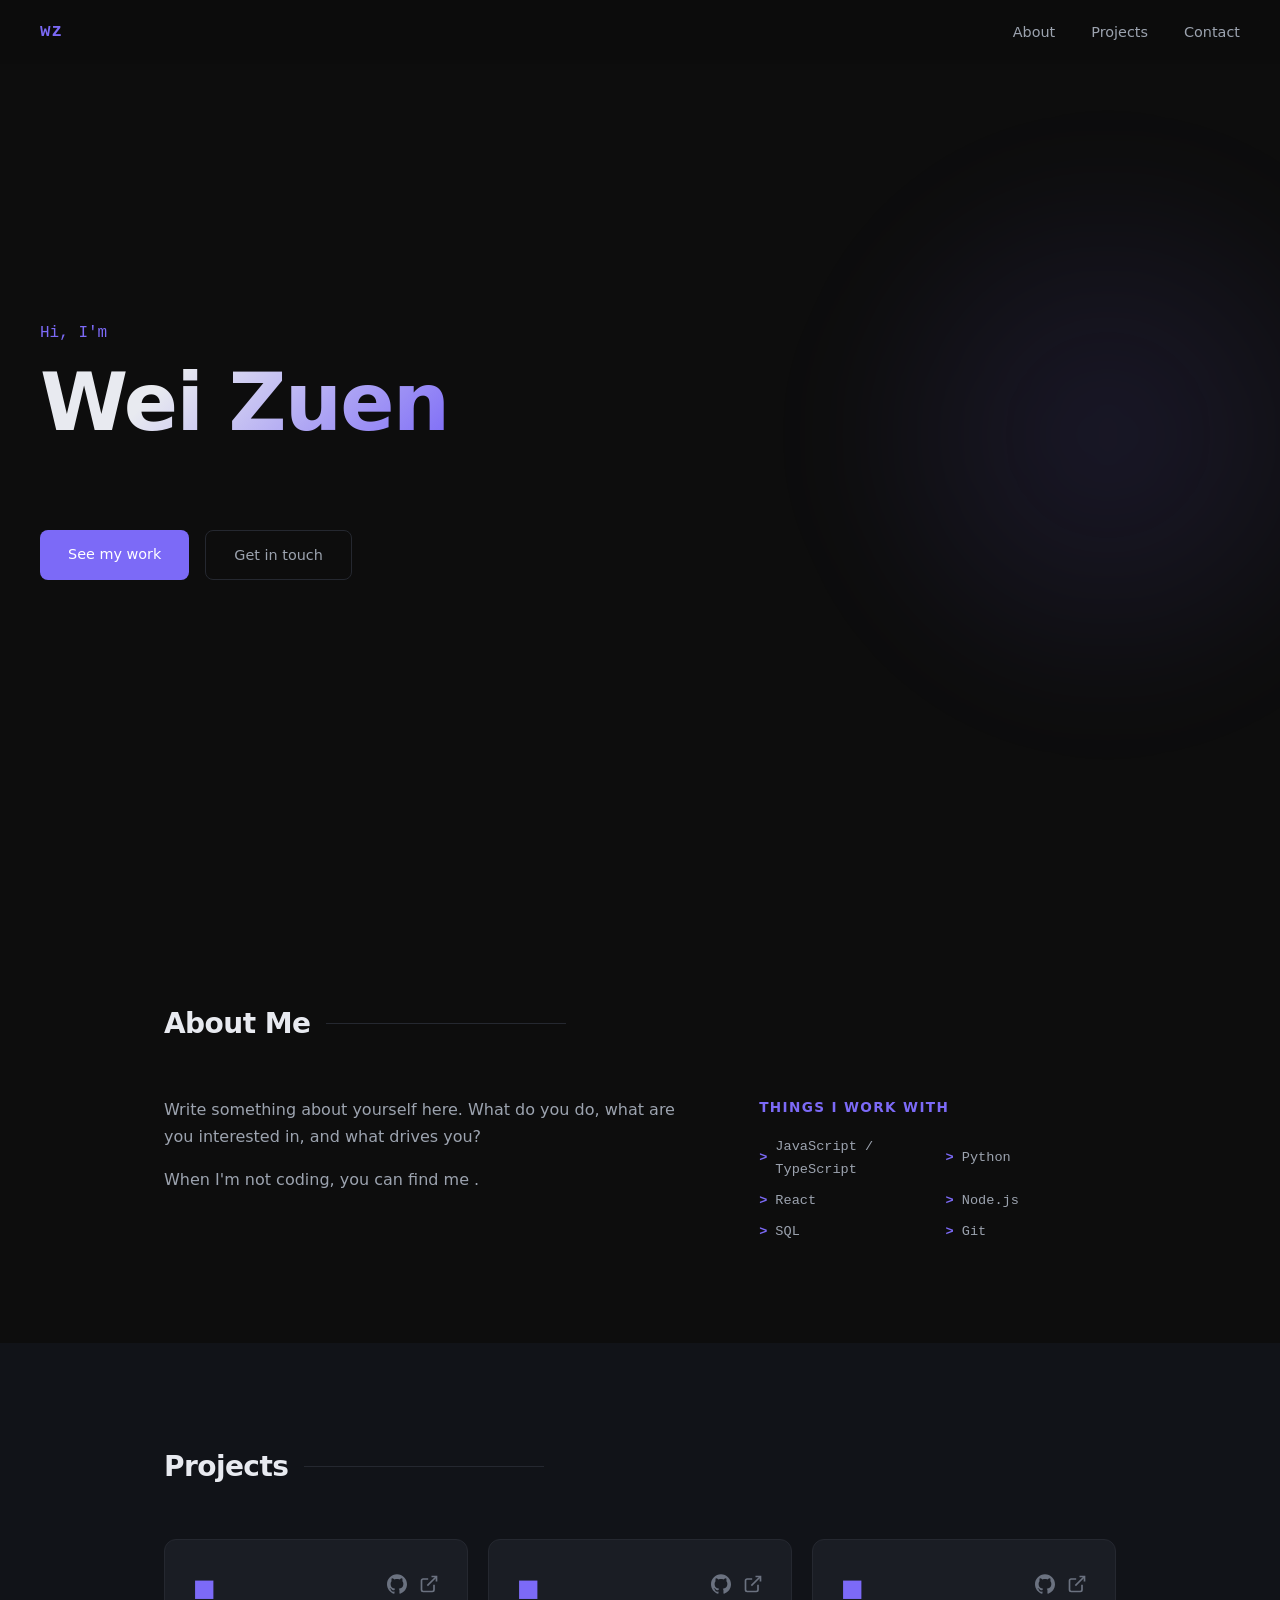
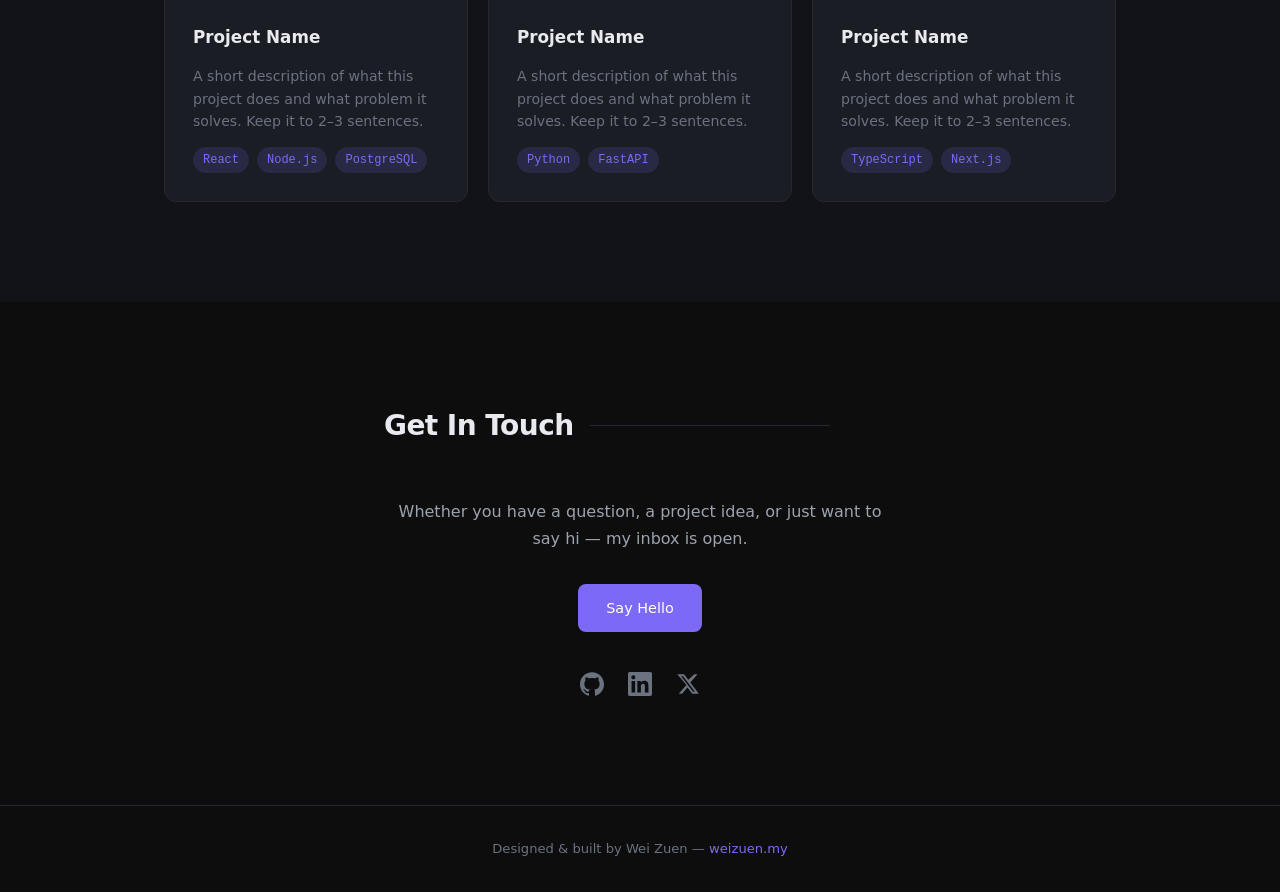
==== index.html @ 25371740 "first" ====
<!DOCTYPE html>
<html lang="en">
<head>
  <meta charset="UTF-8" />
  <meta name="viewport" content="width=device-width, initial-scale=1.0" />
  <title>Wei Zuen</title>
  <link rel="stylesheet" href="styles.css" />
</head>
<body>

  <!-- NAV -->
  <nav class="nav">
    <a href="#" class="nav-logo">wz</a>
    <ul class="nav-links">
      <li><a href="#about">About</a></li>
      <li><a href="#projects">Projects</a></li>
      <li><a href="#contact">Contact</a></li>
    </ul>
    <button class="nav-toggle" aria-label="Toggle menu">
      <span></span><span></span><span></span>
    </button>
  </nav>

  <!-- HERO -->
  <section class="hero">
    <div class="hero-content">
      <p class="hero-greeting">Hi, I'm</p>
      <h1 class="hero-name">Wei Zuen</h1>
      <p class="hero-tagline"><!-- e.g. Software Engineer · Designer · Builder --></p>
      <div class="hero-cta">
        <a href="#projects" class="btn btn-primary">See my work</a>
        <a href="#contact" class="btn btn-ghost">Get in touch</a>
      </div>
    </div>
    <div class="hero-decoration" aria-hidden="true">
      <div class="blob"></div>
    </div>
  </section>

  <!-- ABOUT -->
  <section id="about" class="section">
    <div class="container">
      <h2 class="section-title">About Me</h2>
      <div class="about-grid">
        <div class="about-text">
          <p>
            <!-- Introduce yourself here. What do you do? What are you passionate about?
                 Example: I'm a software engineer based in Malaysia, passionate about
                 building products that make people's lives easier. -->
            Write something about yourself here. What do you do, what are you
            interested in, and what drives you?
          </p>
          <p>
            When I'm not coding, you can find me
            <!-- your hobbies, e.g. hiking, reading, gaming -->.
          </p>
        </div>
        <div class="about-skills">
          <h3>Things I work with</h3>
          <ul class="skills-list">
            <!-- Edit these to match your actual skills -->
            <li>JavaScript / TypeScript</li>
            <li>Python</li>
            <li>React</li>
            <li>Node.js</li>
            <li>SQL</li>
            <li>Git</li>
          </ul>
        </div>
      </div>
    </div>
  </section>

  <!-- PROJECTS -->
  <section id="projects" class="section section-alt">
    <div class="container">
      <h2 class="section-title">Projects</h2>
      <div class="projects-grid">

        <!-- PROJECT CARD — duplicate and edit these -->
        <article class="card">
          <div class="card-header">
            <span class="card-icon">&#9632;</span>
            <div class="card-links">
              <a href="#" aria-label="GitHub">
                <svg viewBox="0 0 24 24" width="20" height="20" fill="currentColor"><path d="M12 .297c-6.63 0-12 5.373-12 12 0 5.303 3.438 9.8 8.205 11.385.6.113.82-.258.82-.577 0-.285-.01-1.04-.015-2.04-3.338.724-4.042-1.61-4.042-1.61C4.422 18.07 3.633 17.7 3.633 17.7c-1.087-.744.084-.729.084-.729 1.205.084 1.838 1.236 1.838 1.236 1.07 1.835 2.809 1.305 3.495.998.108-.776.417-1.305.76-1.605-2.665-.3-5.466-1.332-5.466-5.93 0-1.31.465-2.38 1.235-3.22-.135-.303-.54-1.523.105-3.176 0 0 1.005-.322 3.3 1.23.96-.267 1.98-.399 3-.405 1.02.006 2.04.138 3 .405 2.28-1.552 3.285-1.23 3.285-1.23.645 1.653.24 2.873.12 3.176.765.84 1.23 1.91 1.23 3.22 0 4.61-2.805 5.625-5.475 5.92.42.36.81 1.096.81 2.22 0 1.606-.015 2.896-.015 3.286 0 .315.21.69.825.57C20.565 22.092 24 17.592 24 12.297c0-6.627-5.373-12-12-12"/></svg>
              </a>
              <a href="#" aria-label="Live demo">
                <svg viewBox="0 0 24 24" width="20" height="20" fill="none" stroke="currentColor" stroke-width="2"><path d="M18 13v6a2 2 0 0 1-2 2H5a2 2 0 0 1-2-2V8a2 2 0 0 1 2-2h6"/><polyline points="15 3 21 3 21 9"/><line x1="10" y1="14" x2="21" y2="3"/></svg>
              </a>
            </div>
          </div>
          <h3 class="card-title">Project Name</h3>
          <p class="card-desc">A short description of what this project does and what problem it solves. Keep it to 2–3 sentences.</p>
          <div class="card-tags">
            <span class="tag">React</span>
            <span class="tag">Node.js</span>
            <span class="tag">PostgreSQL</span>
          </div>
        </article>

        <article class="card">
          <div class="card-header">
            <span class="card-icon">&#9632;</span>
            <div class="card-links">
              <a href="#" aria-label="GitHub">
                <svg viewBox="0 0 24 24" width="20" height="20" fill="currentColor"><path d="M12 .297c-6.63 0-12 5.373-12 12 0 5.303 3.438 9.8 8.205 11.385.6.113.82-.258.82-.577 0-.285-.01-1.04-.015-2.04-3.338.724-4.042-1.61-4.042-1.61C4.422 18.07 3.633 17.7 3.633 17.7c-1.087-.744.084-.729.084-.729 1.205.084 1.838 1.236 1.838 1.236 1.07 1.835 2.809 1.305 3.495.998.108-.776.417-1.305.76-1.605-2.665-.3-5.466-1.332-5.466-5.93 0-1.31.465-2.38 1.235-3.22-.135-.303-.54-1.523.105-3.176 0 0 1.005-.322 3.3 1.23.96-.267 1.98-.399 3-.405 1.02.006 2.04.138 3 .405 2.28-1.552 3.285-1.23 3.285-1.23.645 1.653.24 2.873.12 3.176.765.84 1.23 1.91 1.23 3.22 0 4.61-2.805 5.625-5.475 5.92.42.36.81 1.096.81 2.22 0 1.606-.015 2.896-.015 3.286 0 .315.21.69.825.57C20.565 22.092 24 17.592 24 12.297c0-6.627-5.373-12-12-12"/></svg>
              </a>
              <a href="#" aria-label="Live demo">
                <svg viewBox="0 0 24 24" width="20" height="20" fill="none" stroke="currentColor" stroke-width="2"><path d="M18 13v6a2 2 0 0 1-2 2H5a2 2 0 0 1-2-2V8a2 2 0 0 1 2-2h6"/><polyline points="15 3 21 3 21 9"/><line x1="10" y1="14" x2="21" y2="3"/></svg>
              </a>
            </div>
          </div>
          <h3 class="card-title">Project Name</h3>
          <p class="card-desc">A short description of what this project does and what problem it solves. Keep it to 2–3 sentences.</p>
          <div class="card-tags">
            <span class="tag">Python</span>
            <span class="tag">FastAPI</span>
          </div>
        </article>

        <article class="card">
          <div class="card-header">
            <span class="card-icon">&#9632;</span>
            <div class="card-links">
              <a href="#" aria-label="GitHub">
                <svg viewBox="0 0 24 24" width="20" height="20" fill="currentColor"><path d="M12 .297c-6.63 0-12 5.373-12 12 0 5.303 3.438 9.8 8.205 11.385.6.113.82-.258.82-.577 0-.285-.01-1.04-.015-2.04-3.338.724-4.042-1.61-4.042-1.61C4.422 18.07 3.633 17.7 3.633 17.7c-1.087-.744.084-.729.084-.729 1.205.084 1.838 1.236 1.838 1.236 1.07 1.835 2.809 1.305 3.495.998.108-.776.417-1.305.76-1.605-2.665-.3-5.466-1.332-5.466-5.93 0-1.31.465-2.38 1.235-3.22-.135-.303-.54-1.523.105-3.176 0 0 1.005-.322 3.3 1.23.96-.267 1.98-.399 3-.405 1.02.006 2.04.138 3 .405 2.28-1.552 3.285-1.23 3.285-1.23.645 1.653.24 2.873.12 3.176.765.84 1.23 1.91 1.23 3.22 0 4.61-2.805 5.625-5.475 5.92.42.36.81 1.096.81 2.22 0 1.606-.015 2.896-.015 3.286 0 .315.21.69.825.57C20.565 22.092 24 17.592 24 12.297c0-6.627-5.373-12-12-12"/></svg>
              </a>
              <a href="#" aria-label="Live demo">
                <svg viewBox="0 0 24 24" width="20" height="20" fill="none" stroke="currentColor" stroke-width="2"><path d="M18 13v6a2 2 0 0 1-2 2H5a2 2 0 0 1-2-2V8a2 2 0 0 1 2-2h6"/><polyline points="15 3 21 3 21 9"/><line x1="10" y1="14" x2="21" y2="3"/></svg>
              </a>
            </div>
          </div>
          <h3 class="card-title">Project Name</h3>
          <p class="card-desc">A short description of what this project does and what problem it solves. Keep it to 2–3 sentences.</p>
          <div class="card-tags">
            <span class="tag">TypeScript</span>
            <span class="tag">Next.js</span>
          </div>
        </article>

      </div>
    </div>
  </section>

  <!-- CONTACT -->
  <section id="contact" class="section">
    <div class="container contact-container">
      <h2 class="section-title">Get In Touch</h2>
      <p class="contact-desc">
        Whether you have a question, a project idea, or just want to say hi —
        my inbox is open.
      </p>
      <a href="mailto:hello@weizuen.my" class="btn btn-primary">Say Hello</a>
      <div class="social-links">
        <!-- Add / remove links as needed -->
        <a href="https://github.com/" target="_blank" rel="noopener" aria-label="GitHub">
          <svg viewBox="0 0 24 24" width="24" height="24" fill="currentColor"><path d="M12 .297c-6.63 0-12 5.373-12 12 0 5.303 3.438 9.8 8.205 11.385.6.113.82-.258.82-.577 0-.285-.01-1.04-.015-2.04-3.338.724-4.042-1.61-4.042-1.61C4.422 18.07 3.633 17.7 3.633 17.7c-1.087-.744.084-.729.084-.729 1.205.084 1.838 1.236 1.838 1.236 1.07 1.835 2.809 1.305 3.495.998.108-.776.417-1.305.76-1.605-2.665-.3-5.466-1.332-5.466-5.93 0-1.31.465-2.38 1.235-3.22-.135-.303-.54-1.523.105-3.176 0 0 1.005-.322 3.3 1.23.96-.267 1.98-.399 3-.405 1.02.006 2.04.138 3 .405 2.28-1.552 3.285-1.23 3.285-1.23.645 1.653.24 2.873.12 3.176.765.84 1.23 1.91 1.23 3.22 0 4.61-2.805 5.625-5.475 5.92.42.36.81 1.096.81 2.22 0 1.606-.015 2.896-.015 3.286 0 .315.21.69.825.57C20.565 22.092 24 17.592 24 12.297c0-6.627-5.373-12-12-12"/></svg>
        </a>
        <a href="https://linkedin.com/in/" target="_blank" rel="noopener" aria-label="LinkedIn">
          <svg viewBox="0 0 24 24" width="24" height="24" fill="currentColor"><path d="M20.447 20.452h-3.554v-5.569c0-1.328-.027-3.037-1.852-3.037-1.853 0-2.136 1.445-2.136 2.939v5.667H9.351V9h3.414v1.561h.046c.477-.9 1.637-1.85 3.37-1.85 3.601 0 4.267 2.37 4.267 5.455v6.286zM5.337 7.433a2.062 2.062 0 0 1-2.063-2.065 2.064 2.064 0 1 1 2.063 2.065zm1.782 13.019H3.555V9h3.564v11.452zM22.225 0H1.771C.792 0 0 .774 0 1.729v20.542C0 23.227.792 24 1.771 24h20.451C23.2 24 24 23.227 24 22.271V1.729C24 .774 23.2 0 22.222 0h.003z"/></svg>
        </a>
        <a href="https://twitter.com/" target="_blank" rel="noopener" aria-label="Twitter / X">
          <svg viewBox="0 0 24 24" width="24" height="24" fill="currentColor"><path d="M18.244 2.25h3.308l-7.227 8.26 8.502 11.24H16.17l-4.714-6.231-5.401 6.231H2.744l7.737-8.835L1.254 2.25H8.08l4.253 5.622 5.91-5.622zm-1.161 17.52h1.833L7.084 4.126H5.117z"/></svg>
        </a>
      </div>
    </div>
  </section>

  <!-- FOOTER -->
  <footer class="footer">
    <p>Designed &amp; built by Wei Zuen &mdash; <a href="https://weizuen.my">weizuen.my</a></p>
  </footer>

  <script src="script.js"></script>
</body>
</html>
---- styles.css ----
/* ===== RESET & BASE ===== */
*, *::before, *::after {
  box-sizing: border-box;
  margin: 0;
  padding: 0;
}

:root {
  --bg: #0d0d0d;
  --bg-alt: #111318;
  --surface: #1a1d24;
  --border: #252830;
  --accent: #7c6af7;
  --accent-glow: rgba(124, 106, 247, 0.15);
  --text: #e8eaf0;
  --text-muted: #6b7280;
  --text-dim: #9ca3af;
  --font: 'Segoe UI', system-ui, -apple-system, sans-serif;
  --mono: 'Cascadia Code', 'Fira Code', 'Courier New', monospace;
  --radius: 12px;
  --transition: 0.2s ease;
}

html {
  scroll-behavior: smooth;
  scroll-padding-top: 72px;
}

body {
  background-color: var(--bg);
  color: var(--text);
  font-family: var(--font);
  line-height: 1.7;
  -webkit-font-smoothing: antialiased;
}

a {
  color: inherit;
  text-decoration: none;
}

/* ===== SCROLLBAR ===== */
::-webkit-scrollbar { width: 6px; }
::-webkit-scrollbar-track { background: var(--bg); }
::-webkit-scrollbar-thumb { background: var(--border); border-radius: 99px; }

/* ===== CONTAINER ===== */
.container {
  max-width: 1000px;
  margin: 0 auto;
  padding: 0 24px;
}

/* ===== NAV ===== */
.nav {
  position: fixed;
  top: 0;
  left: 0;
  right: 0;
  z-index: 100;
  display: flex;
  align-items: center;
  justify-content: space-between;
  padding: 0 40px;
  height: 64px;
  background: rgba(13, 13, 13, 0.85);
  backdrop-filter: blur(12px);
  border-bottom: 1px solid transparent;
  transition: border-color var(--transition);
}

.nav.scrolled {
  border-bottom-color: var(--border);
}

.nav-logo {
  font-family: var(--mono);
  font-size: 1.1rem;
  font-weight: 600;
  color: var(--accent);
  letter-spacing: 0.05em;
}

.nav-links {
  display: flex;
  gap: 36px;
  list-style: none;
}

.nav-links a {
  font-size: 0.9rem;
  color: var(--text-dim);
  transition: color var(--transition);
}

.nav-links a:hover {
  color: var(--text);
}

.nav-toggle {
  display: none;
  flex-direction: column;
  gap: 5px;
  background: none;
  border: none;
  cursor: pointer;
  padding: 4px;
}

.nav-toggle span {
  display: block;
  width: 22px;
  height: 2px;
  background: var(--text);
  border-radius: 2px;
  transition: var(--transition);
}

/* ===== HERO ===== */
.hero {
  position: relative;
  min-height: 100vh;
  display: flex;
  align-items: center;
  padding: 0 40px;
  overflow: hidden;
}

.hero-content {
  position: relative;
  z-index: 1;
  max-width: 640px;
}

.hero-greeting {
  font-family: var(--mono);
  font-size: 1rem;
  color: var(--accent);
  margin-bottom: 12px;
}

.hero-name {
  font-size: clamp(2.8rem, 7vw, 5rem);
  font-weight: 700;
  letter-spacing: -0.02em;
  line-height: 1.1;
  margin-bottom: 16px;
  background: linear-gradient(135deg, #e8eaf0 30%, #7c6af7);
  -webkit-background-clip: text;
  -webkit-text-fill-color: transparent;
  background-clip: text;
}

.hero-tagline {
  font-size: 1.15rem;
  color: var(--text-dim);
  min-height: 1.7em;
  margin-bottom: 36px;
}

.hero-cta {
  display: flex;
  gap: 16px;
  flex-wrap: wrap;
}

.hero-decoration {
  position: absolute;
  inset: 0;
  z-index: 0;
  pointer-events: none;
}

.blob {
  position: absolute;
  top: 15%;
  right: -10%;
  width: 600px;
  height: 600px;
  border-radius: 50%;
  background: radial-gradient(circle, rgba(124, 106, 247, 0.12) 0%, transparent 70%);
  filter: blur(40px);
  animation: blob-float 8s ease-in-out infinite;
}

@keyframes blob-float {
  0%, 100% { transform: translate(0, 0) scale(1); }
  50% { transform: translate(-30px, 20px) scale(1.05); }
}

/* ===== BUTTONS ===== */
.btn {
  display: inline-block;
  padding: 12px 28px;
  border-radius: 8px;
  font-size: 0.9rem;
  font-weight: 500;
  transition: all var(--transition);
  cursor: pointer;
}

.btn-primary {
  background: var(--accent);
  color: #fff;
}

.btn-primary:hover {
  background: #6a58e5;
  transform: translateY(-2px);
  box-shadow: 0 8px 24px rgba(124, 106, 247, 0.35);
}

.btn-ghost {
  border: 1px solid var(--border);
  color: var(--text-dim);
}

.btn-ghost:hover {
  border-color: var(--accent);
  color: var(--accent);
  transform: translateY(-2px);
}

/* ===== SECTIONS ===== */
.section {
  padding: 100px 0;
}

.section-alt {
  background: var(--bg-alt);
}

.section-title {
  font-size: 1.75rem;
  font-weight: 700;
  letter-spacing: -0.02em;
  margin-bottom: 48px;
  display: flex;
  align-items: center;
  gap: 16px;
}

.section-title::after {
  content: '';
  flex: 1;
  height: 1px;
  background: var(--border);
  max-width: 240px;
}

/* ===== ABOUT ===== */
.about-grid {
  display: grid;
  grid-template-columns: 3fr 2fr;
  gap: 60px;
  align-items: start;
}

.about-text p {
  color: var(--text-dim);
  margin-bottom: 16px;
  font-size: 1rem;
}

.about-skills h3 {
  font-size: 0.85rem;
  font-weight: 600;
  text-transform: uppercase;
  letter-spacing: 0.1em;
  color: var(--accent);
  margin-bottom: 16px;
}

.skills-list {
  list-style: none;
  display: grid;
  grid-template-columns: 1fr 1fr;
  gap: 8px 16px;
}

.skills-list li {
  font-family: var(--mono);
  font-size: 0.85rem;
  color: var(--text-dim);
  display: flex;
  align-items: center;
  gap: 8px;
}

.skills-list li::before {
  content: '>';
  color: var(--accent);
  font-weight: 700;
}

/* ===== PROJECTS ===== */
.projects-grid {
  display: grid;
  grid-template-columns: repeat(auto-fill, minmax(280px, 1fr));
  gap: 20px;
}

.card {
  background: var(--surface);
  border: 1px solid var(--border);
  border-radius: var(--radius);
  padding: 28px;
  display: flex;
  flex-direction: column;
  gap: 14px;
  transition: all var(--transition);
}

.card:hover {
  border-color: var(--accent);
  transform: translateY(-4px);
  box-shadow: 0 12px 40px rgba(124, 106, 247, 0.1);
}

.card-header {
  display: flex;
  align-items: center;
  justify-content: space-between;
}

.card-icon {
  font-size: 1.5rem;
  color: var(--accent);
}

.card-links {
  display: flex;
  gap: 12px;
  color: var(--text-muted);
}

.card-links a {
  transition: color var(--transition);
}

.card-links a:hover {
  color: var(--accent);
}

.card-title {
  font-size: 1.05rem;
  font-weight: 600;
  color: var(--text);
}

.card-desc {
  font-size: 0.88rem;
  color: var(--text-muted);
  line-height: 1.6;
  flex: 1;
}

.card-tags {
  display: flex;
  flex-wrap: wrap;
  gap: 8px;
}

.tag {
  font-family: var(--mono);
  font-size: 0.75rem;
  color: var(--accent);
  background: var(--accent-glow);
  padding: 3px 10px;
  border-radius: 99px;
}

/* ===== CONTACT ===== */
.contact-container {
  text-align: center;
  max-width: 560px;
}

.contact-desc {
  color: var(--text-dim);
  font-size: 1rem;
  margin-bottom: 32px;
}

.social-links {
  display: flex;
  justify-content: center;
  gap: 24px;
  margin-top: 40px;
  color: var(--text-muted);
}

.social-links a {
  transition: color var(--transition), transform var(--transition);
}

.social-links a:hover {
  color: var(--accent);
  transform: translateY(-3px);
}

/* ===== FADE-IN ANIMATION ===== */
.fade-in {
  opacity: 0;
  transform: translateY(20px);
  transition: opacity 0.5s ease, transform 0.5s ease;
}

.fade-in.visible {
  opacity: 1;
  transform: translateY(0);
}

/* ===== FOOTER ===== */
.footer {
  text-align: center;
  padding: 32px 24px;
  border-top: 1px solid var(--border);
  font-size: 0.82rem;
  color: var(--text-muted);
}

.footer a {
  color: var(--accent);
}

.footer a:hover {
  text-decoration: underline;
}

/* ===== MOBILE NAV ===== */
@media (max-width: 640px) {
  .nav {
    padding: 0 20px;
  }

  .nav-links {
    display: none;
    position: absolute;
    top: 64px;
    left: 0;
    right: 0;
    background: var(--bg-alt);
    border-bottom: 1px solid var(--border);
    flex-direction: column;
    gap: 0;
    padding: 8px 0;
  }

  .nav-links.open {
    display: flex;
  }

  .nav-links li a {
    display: block;
    padding: 14px 24px;
    font-size: 1rem;
  }

  .nav-toggle {
    display: flex;
  }

  .hero {
    padding: 0 20px;
    min-height: 100svh;
  }

  .about-grid {
    grid-template-columns: 1fr;
    gap: 36px;
  }

  .section {
    padding: 72px 0;
  }
}

@media (max-width: 480px) {
  .hero-cta {
    flex-direction: column;
  }

  .btn {
    text-align: center;
  }
}
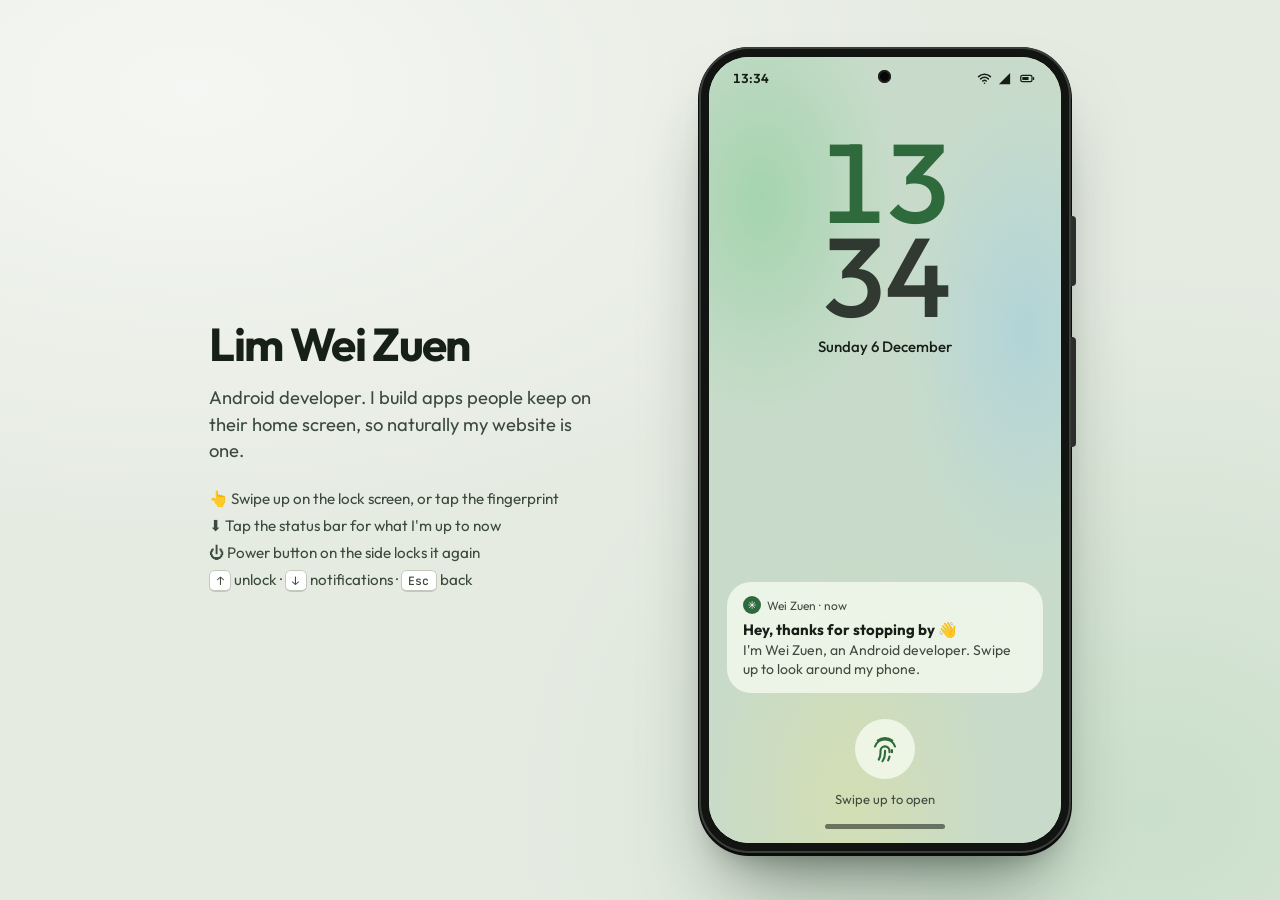
==== commit 588de0e0: "new website" ====
--- a/index.html
+++ b/index.html
@@ -1,177 +1,731 @@
-<!DOCTYPE html>
+<!doctype html>
 <html lang="en">
 <head>
-  <meta charset="UTF-8" />
-  <meta name="viewport" content="width=device-width, initial-scale=1.0" />
-  <title>Wei Zuen</title>
-  <link rel="stylesheet" href="styles.css" />
+  <meta charset="utf-8">
+  <meta name="viewport" content="width=device-width, initial-scale=1, viewport-fit=cover">
+  <title>Lim Wei Zuen</title>
+  <meta name="description" content="Lim Wei Zuen, Android developer helping revolutionize agriculture through technology. Kotlin, Jetpack Compose, Java, .NET.">
+  <meta property="og:title" content="Lim Wei Zuen">
+  <meta property="og:description" content="Android developer helping revolutionize agriculture through technology.">
+  <meta property="og:type" content="website">
+  <meta name="theme-color" content="#dfeee0">
+  <link rel="icon" href="/favicon.svg" type="image/svg+xml">
+  <link rel="preconnect" href="https://fonts.googleapis.com">
+  <link rel="preconnect" href="https://fonts.gstatic.com" crossorigin>
+  <link href="https://fonts.googleapis.com/css2?family=Outfit:wght@200..800&family=JetBrains+Mono:wght@400;500&display=swap" rel="stylesheet">
+  <style>
+    :root {
+      --font: "Outfit", system-ui, -apple-system, "Segoe UI", sans-serif;
+      --mono: "JetBrains Mono", ui-monospace, Menlo, Consolas, monospace;
+      --page: #e6ebe2;
+      --page-ink: #172017;
+    }
+    /* Phone palette (Material-You-style tonal colours). Dark theme lives under .phone.dark */
+    .phone {
+      --surface: #f6fbf1;
+      --surface-2: #eaf1e5;
+      --on: #171d17;
+      --on-var: #414941;
+      --outline: #c1c9bd;
+      --primary: #2f6a3c;
+      --on-primary: #ffffff;
+      --pc: #b2f2b8;
+      --on-pc: #00210a;
+      --sc: #d3e8d0;
+      --on-sc: #0f1f10;
+      --tc: #bcebee;
+      --on-tc: #002022;
+      --glass: rgba(246, 251, 241, .78);
+      --w1: #b6e5c0; --w2: #c4e6ea; --w3: #e6f1c6; --w0: #dbeedd;
+    }
+    .phone.dark {
+      --surface: #101510;
+      --surface-2: #1b221b;
+      --on: #dfe4da;
+      --on-var: #c1c9bd;
+      --outline: #3d463d;
+      --primary: #96d59e;
+      --on-primary: #00391a;
+      --pc: #145128;
+      --on-pc: #b2f2b8;
+      --sc: #384b37;
+      --on-sc: #d3e8d0;
+      --tc: #1f4d50;
+      --on-tc: #bcebee;
+      --glass: rgba(16, 21, 16, .8);
+      --w1: #1d4a2b; --w2: #173f45; --w3: #3a4a1d; --w0: #0f1a12;
+    }
+
+    * { box-sizing: border-box; }
+    [hidden] { display: none !important; }
+    body {
+      margin: 0; min-height: 100svh;
+      display: grid; place-items: center;
+      padding: 2rem 1rem;
+      font-family: var(--font); color: var(--page-ink);
+      background:
+        radial-gradient(60% 50% at 15% 10%, rgba(255, 255, 255, .6), transparent),
+        radial-gradient(50% 60% at 90% 90%, rgba(150, 200, 160, .35), transparent),
+        var(--page);
+    }
+    button { font: inherit; color: inherit; }
+    a { color: inherit; }
+    button:focus-visible, a:focus-visible { outline: 2px solid var(--primary, #2f6a3c); outline-offset: 2px; }
+
+    .stage { display: flex; align-items: center; justify-content: center; flex-wrap: wrap; gap: clamp(2rem, 7vw, 7rem); }
+
+    /* Left-hand intro (desktop only) */
+    .side { max-width: 25rem; }
+    .side .tag { font: 500 .72rem var(--mono); letter-spacing: .08em; text-transform: uppercase; color: #4b6a50; }
+    .side h1 { margin: .6rem 0 0; font-size: clamp(2.4rem, 3.6vw, 3.3rem); line-height: 1; white-space: nowrap; font-weight: 700; letter-spacing: -.035em; }
+    .side h1 span { color: #2f6a3c; }
+    .side p { font-size: 1.15rem; line-height: 1.45; color: #3b4a3c; }
+    .side ul { list-style: none; padding: 0; margin: 1.5rem 0 0; display: grid; gap: .5rem; font-size: .95rem; color: #3b4a3c; }
+    .side kbd { font: 500 .72rem var(--mono); background: #fff; border: 1px solid #c1c9bd; border-bottom-width: 2px; border-radius: .35rem; padding: .1rem .4rem; }
+
+    /* The phone */
+    .phone {
+      position: relative;
+      width: min(372px, 92vw);
+      aspect-ratio: 9 / 19.5;
+      padding: 10px;
+      border-radius: 50px;
+      background: #121412;
+      box-shadow:
+        inset 0 0 0 2px #3b3f3b,
+        0 2px 0 1px #0a0b0a,
+        0 50px 80px -30px rgba(20, 40, 25, .55),
+        0 20px 30px -20px rgba(0, 0, 0, .35);
+    }
+    .power {
+      position: absolute; right: -5px; top: 21%;
+      width: 5px; height: 70px; padding: 0; border: 0; border-radius: 0 4px 4px 0;
+      background: #2b2e2b; cursor: pointer;
+    }
+    .power:hover { background: #3d413d; }
+    .vol { position: absolute; right: -5px; top: 36%; width: 5px; height: 110px; border-radius: 0 4px 4px 0; background: #2b2e2b; }
+    .scr {
+      position: relative; width: 100%; height: 100%;
+      border-radius: 40px; overflow: hidden; isolation: isolate;
+      background: var(--surface); color: var(--on);
+      user-select: none; -webkit-user-select: none;
+      transition: background-color .4s, color .4s;
+    }
+    .wall {
+      position: absolute; inset: 0; z-index: 0;
+      background:
+        radial-gradient(55% 40% at 15% 18%, var(--w1), transparent 70%),
+        radial-gradient(50% 45% at 90% 35%, var(--w2), transparent 70%),
+        radial-gradient(60% 45% at 40% 95%, var(--w3), transparent 70%),
+        var(--w0);
+      transition: filter .5s;
+    }
+    .phone[data-state="lock"] .wall { filter: brightness(.92) saturate(1.1); }
+
+    /* Status bar */
+    .status {
+      position: absolute; top: 0; left: 0; right: 0; z-index: 40;
+      height: 38px; padding: 4px 24px 0;
+      display: flex; align-items: center; justify-content: space-between;
+      background: none; border: 0; cursor: pointer;
+      font-size: 13px; font-weight: 600; font-variant-numeric: tabular-nums;
+    }
+    .status .icons { display: flex; gap: 5px; align-items: center; }
+    .status svg { width: 15px; height: 15px; }
+    .cam { position: absolute; top: 13px; left: 50%; z-index: 41; width: 13px; height: 13px; margin-left: -6.5px; border-radius: 50%; background: #050605; box-shadow: inset 0 0 0 2px #1d201d; pointer-events: none; }
+
+    /* Lock screen */
+    .lock {
+      position: absolute; inset: 0; z-index: 20;
+      display: flex; flex-direction: column; align-items: center;
+      padding: 78px 18px 36px;
+      transition: transform .5s cubic-bezier(.3, .8, .2, 1), opacity .5s;
+      touch-action: none; cursor: grab;
+    }
+    .phone:not([data-state="lock"]) .lock { transform: translateY(-104%); opacity: 0; pointer-events: none; }
+    .lclock { font-size: 112px; line-height: .84; font-weight: 500; letter-spacing: -.02em; text-align: center; color: var(--primary); font-variant-numeric: tabular-nums; }
+    .lclock span { display: block; }
+    .lclock span + span { color: var(--on); opacity: .85; }
+    .ldate { margin-top: 14px; font-size: 15px; font-weight: 500; }
+    .notif {
+      width: 100%; margin-top: auto;
+      padding: 14px 16px; border-radius: 24px;
+      background: var(--glass); -webkit-backdrop-filter: blur(16px); backdrop-filter: blur(16px);
+      text-align: left;
+    }
+    .notif .app-row { display: flex; align-items: center; gap: 6px; font-size: 12px; color: var(--on-var); }
+    .notif .app-row i { width: 18px; height: 18px; border-radius: 50%; background: var(--primary); color: var(--on-primary); display: grid; place-items: center; font-style: normal; font-size: 11px; }
+    .notif b { display: block; margin-top: 6px; font-size: 15px; }
+    .notif p { margin: 2px 0 0; font-size: 14px; line-height: 1.35; color: var(--on-var); }
+    .fp {
+      margin-top: 26px; width: 60px; height: 60px; border-radius: 50%;
+      display: grid; place-items: center; cursor: pointer;
+      background: var(--glass); border: 0; color: var(--primary);
+      animation: breathe 2.4s ease-in-out infinite;
+    }
+    .fp svg { width: 30px; height: 30px; }
+    @keyframes breathe { 50% { transform: scale(1.07); box-shadow: 0 0 0 10px rgba(47, 106, 60, .12); } }
+    .swipe { margin-top: 12px; font-size: 13px; color: var(--on-var); }
+
+    /* Home screen */
+    .home {
+      position: absolute; inset: 0; z-index: 10;
+      display: flex; flex-direction: column; gap: 16px;
+      padding: 58px 18px 34px;
+      opacity: 0; transform: scale(1.08); pointer-events: none;
+      transition: opacity .45s .08s, transform .55s .08s cubic-bezier(.2, .8, .2, 1);
+    }
+    .phone:not([data-state="lock"]) .home { opacity: 1; transform: none; pointer-events: auto; }
+    .glance { padding: 4px 6px 0; }
+    .glance b { display: block; font-size: 24px; font-weight: 500; letter-spacing: -.01em; }
+    .glance span { font-size: 13px; color: var(--on-var); }
+
+    .widget {
+      display: block; width: 100%; text-align: left; cursor: pointer; border: 0;
+      padding: 18px; border-radius: 28px;
+      background: var(--pc); color: var(--on-pc);
+      transition: transform .2s;
+    }
+    .widget:active { transform: scale(.97); }
+    .widget small { font: 500 11px var(--mono); letter-spacing: .08em; text-transform: uppercase; opacity: .75; }
+    .widget strong { display: block; margin: 4px 0 12px; font-size: 27px; line-height: 1; font-weight: 700; letter-spacing: -.02em; }
+    .widget .row { display: flex; align-items: center; gap: 6px; flex-wrap: wrap; }
+    .chip-s { font-size: 12px; padding: 4px 10px; border-radius: 99px; background: rgba(255, 255, 255, .45); }
+    .phone.dark .chip-s { background: rgba(255, 255, 255, .1); }
+    .widget .go { margin-left: auto; width: 36px; height: 36px; border-radius: 50%; background: var(--primary); color: var(--on-primary); display: grid; place-items: center; }
+    .widget .go svg { width: 18px; height: 18px; }
+    .widget.now { background: var(--tc); color: var(--on-tc); padding: 14px 18px; border-radius: 24px; }
+    .widget.now strong { font-size: 16px; margin: 3px 0 0; font-weight: 500; letter-spacing: 0; line-height: 1.3; }
+
+    .grid { display: grid; grid-template-columns: repeat(4, 1fr); gap: 14px 6px; margin-top: auto; }
+    .ic { display: grid; justify-items: center; gap: 6px; background: none; border: 0; cursor: pointer; padding: 0; text-decoration: none; }
+    .ic .b {
+      width: 56px; height: 56px; border-radius: 50%;
+      display: grid; place-items: center;
+      background: var(--pc); color: var(--on-pc);
+      transition: transform .2s cubic-bezier(.2, .9, .3, 1.4), border-radius .3s;
+    }
+    .ic:nth-child(3n+2) .b { background: var(--tc); color: var(--on-tc); }
+    .ic:nth-child(3n) .b { background: var(--sc); color: var(--on-sc); }
+    .ic:hover .b { transform: scale(1.08); border-radius: 18px; }
+    .ic:active .b { transform: scale(.92); }
+    .ic svg { width: 24px; height: 24px; }
+    .ic span { font-size: 12px; font-weight: 500; }
+    .search {
+      display: flex; align-items: center; gap: 10px;
+      width: 100%; padding: 12px 18px; border-radius: 99px; border: 0; cursor: pointer;
+      background: var(--glass); -webkit-backdrop-filter: blur(16px); backdrop-filter: blur(16px);
+      font-size: 14px; color: var(--on-var); text-align: left;
+    }
+    .search i { font-style: normal; color: var(--primary); font-size: 18px; }
+
+    /* App window */
+    .app {
+      position: absolute; inset: 0; z-index: 25;
+      display: flex; flex-direction: column;
+      background: var(--surface);
+      padding-top: 40px;
+      transform-origin: var(--ox, 50%) var(--oy, 50%);
+    }
+    .app.opening { animation: open .38s cubic-bezier(.2, .85, .25, 1); }
+    .app.closing { animation: open .26s cubic-bezier(.6, 0, .8, .4) reverse forwards; }
+    @keyframes open { from { transform: scale(.12); opacity: 0; border-radius: 40px; } }
+    .appbar { display: flex; align-items: center; gap: 8px; padding: 6px 10px 10px; }
+    .back { width: 44px; height: 44px; border-radius: 50%; border: 0; background: none; cursor: pointer; display: grid; place-items: center; }
+    .back:hover { background: var(--surface-2); }
+    .back svg { width: 24px; height: 24px; }
+    .appbar h2 { margin: 0; font-size: 22px; font-weight: 500; }
+    .appbody { flex: 1; overflow-y: auto; padding: 4px 18px 46px; user-select: text; -webkit-user-select: text; }
+    .card { background: var(--surface-2); border-radius: 22px; padding: 16px; margin-bottom: 12px; }
+    .card h3 { margin: 0 0 6px; font-size: 16px; font-weight: 600; }
+    .card p { margin: 0; font-size: 14.5px; line-height: 1.45; color: var(--on-var); }
+    .card p + p { margin-top: 8px; }
+    .hero-av { display: flex; align-items: center; gap: 14px; margin-bottom: 14px; }
+    .av { width: 72px; height: 72px; border-radius: 50%; background: var(--primary); color: var(--on-primary); display: grid; place-items: center; font-size: 26px; font-weight: 700; flex: none; }
+    .hero-av b { display: block; font-size: 22px; line-height: 1.1; }
+    .hero-av span { font-size: 14px; color: var(--on-var); }
+    .chips { display: flex; flex-wrap: wrap; gap: 6px; }
+    .chip { font-size: 13px; padding: 6px 12px; border-radius: 9px; border: 1px solid var(--outline); }
+    .chip.on { background: var(--sc); border-color: transparent; color: var(--on-sc); }
+    .label { font: 500 11px var(--mono); letter-spacing: .08em; text-transform: uppercase; color: var(--on-var); margin: 16px 0 8px; }
+    .proj { display: grid; grid-template-columns: 50px 1fr; gap: 12px; }
+    .proj .pi { width: 50px; height: 50px; border-radius: 15px; display: grid; place-items: center; font-weight: 700; font-size: 20px; }
+    .proj .meta { font-size: 12px; color: var(--on-var); margin-top: 2px; }
+    .btns { display: flex; flex-wrap: wrap; gap: 8px; margin-top: 12px; }
+    .btn { display: inline-flex; align-items: center; gap: 6px; padding: 9px 16px; border-radius: 99px; border: 0; cursor: pointer; font-size: 14px; font-weight: 500; text-decoration: none; background: var(--sc); color: var(--on-sc); }
+    .btn.fill { background: var(--primary); color: var(--on-primary); }
+    .btn:hover { filter: brightness(1.05); }
+    /* Experience timeline */
+    .tl { position: relative; padding-left: 22px; }
+    .tl::before { content: ""; position: absolute; left: 6px; top: 22px; bottom: 22px; width: 2px; background: var(--outline); }
+    .job { position: relative; }
+    .job::before { content: ""; position: absolute; left: -22px; top: 20px; width: 10px; height: 10px; border-radius: 50%; background: var(--surface); border: 2.5px solid var(--primary); }
+    .job.now::before { background: var(--primary); box-shadow: 0 0 0 4px var(--pc); }
+    .job .when { font: 500 11.5px var(--mono); color: var(--on-var); margin-bottom: 4px; }
+    .job h3 { margin-bottom: 0; }
+    .job .co { font-size: 13.5px; color: var(--primary); font-weight: 500; }
+    .job ul { margin: 8px 0 10px; padding-left: 18px; font-size: 14px; line-height: 1.45; color: var(--on-var); }
+    .job ul li + li { margin-top: 3px; }
+    .big-mail { display: block; font-size: 21px; font-weight: 600; letter-spacing: -.01em; overflow-wrap: anywhere; margin: 4px 0; text-decoration: none; }
+
+    /* Notification shade */
+    .shade {
+      position: absolute; inset: 0; z-index: 30;
+      padding: 46px 16px 30px;
+      display: flex; flex-direction: column; gap: 12px;
+      background: var(--glass); -webkit-backdrop-filter: blur(22px) saturate(1.2); backdrop-filter: blur(22px) saturate(1.2);
+      transform: translateY(-100%);
+      transition: transform .45s cubic-bezier(.3, .8, .2, 1);
+      overflow-y: auto;
+    }
+    .shade.open { transform: none; }
+    .shade-top { display: flex; align-items: baseline; justify-content: space-between; padding: 0 6px; }
+    .shade-top b { font-size: 34px; font-weight: 400; font-variant-numeric: tabular-nums; }
+    .shade-top span { font-size: 13px; color: var(--on-var); }
+    .tiles { display: grid; grid-template-columns: 1fr 1fr; gap: 8px; }
+    .tile {
+      display: flex; align-items: center; gap: 10px;
+      padding: 14px; border-radius: 22px; border: 0; cursor: pointer; text-align: left;
+      background: var(--surface-2); color: var(--on);
+      transition: background-color .25s, color .25s, border-radius .3s;
+    }
+    .tile.on { background: var(--pc); color: var(--on-pc); border-radius: 30px; }
+    .tile svg { width: 22px; height: 22px; flex: none; }
+    .tile b { display: block; font-size: 13px; font-weight: 600; }
+    .tile small { display: block; font-size: 12px; opacity: .75; }
+    .n { background: var(--surface); border-radius: 22px; padding: 12px 16px; }
+    .n .h { font-size: 12px; color: var(--on-var); display: flex; gap: 6px; align-items: center; }
+    .n .h i { width: 16px; height: 16px; border-radius: 50%; display: grid; place-items: center; font-style: normal; font-size: 10px; background: var(--primary); color: var(--on-primary); }
+    .n b { display: block; font-size: 14px; margin-top: 4px; }
+    .n p { margin: 1px 0 0; font-size: 14px; color: var(--on-var); }
+    .shade-label { font-size: 13px; font-weight: 600; padding: 4px 6px 0; }
+    .handle { margin: auto auto 0; width: 44px; height: 5px; border-radius: 5px; background: var(--on-var); opacity: .5; border: 0; padding: 0; cursor: pointer; }
+
+    /* Gesture bar */
+    .gesture {
+      position: absolute; left: 50%; bottom: 6px; z-index: 45;
+      width: 150px; height: 22px; margin-left: -75px; padding: 0;
+      background: none; border: 0; cursor: pointer;
+    }
+    .gesture::before { content: ""; position: absolute; left: 15px; right: 15px; top: 9px; height: 5px; border-radius: 5px; background: var(--on); opacity: .55; }
+
+    .toast {
+      position: absolute; left: 50%; bottom: 52px; z-index: 50;
+      transform: translate(-50%, 20px); opacity: 0;
+      padding: 10px 18px; border-radius: 12px;
+      background: #2e322e; color: #eef2ea; font-size: 13.5px; white-space: nowrap;
+      transition: opacity .25s, transform .25s; pointer-events: none;
+    }
+    .toast.show { opacity: 1; transform: translate(-50%, 0); }
+
+    /* Phones: the website simply *is* the phone UI */
+    @media (max-width: 560px) {
+      body { padding: 0; display: block; }
+      .stage { display: block; }
+      .side { display: none; }
+      .phone { width: 100%; height: 100svh; aspect-ratio: auto; padding: 0; border-radius: 0; box-shadow: none; background: none; }
+      .scr { border-radius: 0; }
+      .power, .vol, .cam { display: none; }
+      .status { padding-top: env(safe-area-inset-top, 0px); height: calc(38px + env(safe-area-inset-top, 0px)); }
+    }
+    @media (prefers-reduced-motion: reduce) {
+      *, *::before, *::after { animation: none !important; transition: none !important; }
+    }
+  </style>
 </head>
 <body>
-
-  <!-- NAV -->
-  <nav class="nav">
-    <a href="#" class="nav-logo">wz</a>
-    <ul class="nav-links">
-      <li><a href="#about">About</a></li>
-      <li><a href="#projects">Projects</a></li>
-      <li><a href="#contact">Contact</a></li>
-    </ul>
-    <button class="nav-toggle" aria-label="Toggle menu">
-      <span></span><span></span><span></span>
-    </button>
-  </nav>
-
-  <!-- HERO -->
-  <section class="hero">
-    <div class="hero-content">
-      <p class="hero-greeting">Hi, I'm</p>
-      <h1 class="hero-name">Wei Zuen</h1>
-      <p class="hero-tagline"><!-- e.g. Software Engineer · Designer · Builder --></p>
-      <div class="hero-cta">
-        <a href="#projects" class="btn btn-primary">See my work</a>
-        <a href="#contact" class="btn btn-ghost">Get in touch</a>
+  <!-- Icon sprite -->
+  <svg width="0" height="0" style="position:absolute" aria-hidden="true">
+    <defs>
+      <symbol id="i-person" viewBox="0 0 24 24" fill="none" stroke="currentColor" stroke-width="2" stroke-linecap="round" stroke-linejoin="round"><circle cx="12" cy="8" r="4"/><path d="M4 21c0-4.4 3.6-7 8-7s8 2.6 8 7"/></symbol>
+      <symbol id="i-apps" viewBox="0 0 24 24" fill="none" stroke="currentColor" stroke-width="2" stroke-linejoin="round"><rect x="3" y="3" width="7" height="7" rx="2"/><rect x="14" y="3" width="7" height="7" rx="3.5"/><rect x="3" y="14" width="7" height="7" rx="3.5"/><rect x="14" y="14" width="7" height="7" rx="2"/></symbol>
+      <symbol id="i-bolt" viewBox="0 0 24 24" fill="none" stroke="currentColor" stroke-width="2" stroke-linejoin="round"><path d="M13 2 4 14h7l-1 8 9-12h-7z"/></symbol>
+      <symbol id="i-tune" viewBox="0 0 24 24" fill="none" stroke="currentColor" stroke-width="2" stroke-linecap="round"><path d="M4 6h9M19 6h1M4 12h3M13 12h7M4 18h11M21 18h-1"/><circle cx="16" cy="6" r="2.2"/><circle cx="10" cy="12" r="2.2"/><circle cx="18" cy="18" r="2.2"/></symbol>
+      <symbol id="i-mail" viewBox="0 0 24 24" fill="none" stroke="currentColor" stroke-width="2" stroke-linejoin="round"><rect x="3" y="5" width="18" height="14" rx="3"/><path d="m4 7 8 6 8-6"/></symbol>
+      <symbol id="i-code" viewBox="0 0 24 24" fill="none" stroke="currentColor" stroke-width="2" stroke-linecap="round" stroke-linejoin="round"><path d="m8 7-5 5 5 5M16 7l5 5-5 5M13.5 4l-3 16"/></symbol>
+      <symbol id="i-bag" viewBox="0 0 24 24" fill="none" stroke="currentColor" stroke-width="2" stroke-linejoin="round"><rect x="3" y="7" width="18" height="13" rx="3"/><path d="M9 7V5.5A1.5 1.5 0 0 1 10.5 4h3A1.5 1.5 0 0 1 15 5.5V7M3 13h18"/></symbol>
+      <symbol id="i-card" viewBox="0 0 24 24" fill="none" stroke="currentColor" stroke-width="2" stroke-linecap="round" stroke-linejoin="round"><rect x="3" y="5" width="18" height="14" rx="3"/><circle cx="9" cy="11" r="2"/><path d="M6 16c.6-1.3 1.7-2 3-2s2.4.7 3 2M15 10h3M15 13h3"/></symbol>
+      <symbol id="i-doc" viewBox="0 0 24 24" fill="none" stroke="currentColor" stroke-width="2" stroke-linecap="round" stroke-linejoin="round"><path d="M14 3H7a2 2 0 0 0-2 2v14a2 2 0 0 0 2 2h10a2 2 0 0 0 2-2V8z"/><path d="M14 3v5h5M9 13h6M9 17h4"/></symbol>
+      <symbol id="i-back" viewBox="0 0 24 24" fill="none" stroke="currentColor" stroke-width="2" stroke-linecap="round" stroke-linejoin="round"><path d="M20 12H5m6-7-7 7 7 7"/></symbol>
+      <symbol id="i-arrow" viewBox="0 0 24 24" fill="none" stroke="currentColor" stroke-width="2.2" stroke-linecap="round" stroke-linejoin="round"><path d="M7 17 17 7M8 7h9v9"/></symbol>
+      <symbol id="i-finger" viewBox="0 0 24 24" fill="none" stroke="currentColor" stroke-width="1.7" stroke-linecap="round"><path d="M6.2 5.3A9 9 0 0 1 17.8 5.3M4 10a8.5 8.5 0 0 1 16 0M7 20.5c.9-1.6 1.4-3.6 1.4-5.6v-1.4a3.6 3.6 0 0 1 7.2 0v1.1M12 13.5v1.6c0 2.5-.7 4.8-2 6.7M15.6 18c-.2 1.1-.6 2.1-1.1 3.1M17.5 12.8c.1.6.1 1.2.1 1.8"/></symbol>
+      <symbol id="i-moon" viewBox="0 0 24 24" fill="none" stroke="currentColor" stroke-width="2" stroke-linejoin="round"><path d="M20.5 14.5A8.5 8.5 0 1 1 9.5 3.5a7 7 0 0 0 11 11z"/></symbol>
+      <symbol id="i-cup" viewBox="0 0 24 24" fill="none" stroke="currentColor" stroke-width="2" stroke-linecap="round" stroke-linejoin="round"><path d="M4 9h12v5a5 5 0 0 1-5 5H9a5 5 0 0 1-5-5zM16 10h1.5a2.5 2.5 0 0 1 0 5H16M8 3.5v2.5M12 3.5v2.5"/></symbol>
+      <symbol id="i-pin" viewBox="0 0 24 24" fill="none" stroke="currentColor" stroke-width="2" stroke-linejoin="round"><path d="M12 21s-6.5-5.6-6.5-11a6.5 6.5 0 0 1 13 0c0 5.4-6.5 11-6.5 11z"/><circle cx="12" cy="10" r="2.3"/></symbol>
+      <symbol id="i-wifi" viewBox="0 0 24 24" fill="none" stroke="currentColor" stroke-width="2.4" stroke-linecap="round"><path d="M2.5 9a14 14 0 0 1 19 0M5.8 12.6a9 9 0 0 1 12.4 0M9.2 16.1a4 4 0 0 1 5.6 0"/><circle cx="12" cy="19.5" r="1.3" fill="currentColor" stroke="none"/></symbol>
+      <symbol id="i-signal" viewBox="0 0 24 24" fill="currentColor"><path d="M21 3v18H3z"/></symbol>
+      <symbol id="i-batt" viewBox="0 0 24 24" fill="none" stroke="currentColor" stroke-width="2"><rect x="2" y="7" width="18" height="10" rx="2.5"/><rect x="4.5" y="9.5" width="10" height="5" rx="1" fill="currentColor" stroke="none"/><path d="M22.5 10.5v3" stroke-linecap="round"/></symbol>
+    </defs>
+  </svg>
+
+  <div class="stage">
+    <aside class="side">
+      <h1>Lim Wei Zuen</h1>
+      <p>Android developer. I build apps people keep on their home screen, so naturally my website is one.</p>
+      <ul>
+        <li>👆 Swipe up on the lock screen, or tap the fingerprint</li>
+        <li>⬇ Tap the status bar for what I'm up to now</li>
+        <li>⏻ Power button on the side locks it again</li>
+        <li><kbd>↑</kbd> unlock · <kbd>↓</kbd> notifications · <kbd>Esc</kbd> back</li>
+      </ul>
+    </aside>
+
+    <div class="phone" id="phone" data-state="lock">
+      <button class="power" id="power" type="button" aria-label="Lock phone"></button>
+      <span class="vol" aria-hidden="true"></span>
+      <div class="scr" id="scr">
+        <div class="wall" aria-hidden="true"></div>
+        <span class="cam" aria-hidden="true"></span>
+
+        <button class="status" id="status" type="button" aria-label="Open notifications">
+          <span id="sbTime">--:--</span>
+          <span class="icons" aria-hidden="true"><svg><use href="#i-wifi"/></svg><svg><use href="#i-signal"/></svg><svg style="width:20px"><use href="#i-batt"/></svg></span>
+        </button>
+
+        <!-- Lock screen -->
+        <section class="lock" id="lock" aria-label="Lock screen">
+          <div class="lclock" aria-hidden="true"><span id="lockH">--</span><span id="lockM">--</span></div>
+          <div class="ldate" id="lockDate"></div>
+          <div class="notif">
+            <div class="app-row"><i>✳</i>Wei Zuen · now</div>
+            <b>Hey, thanks for stopping by 👋</b>
+            <p>I'm Wei Zuen, an Android developer. Swipe up to look around my phone.</p>
+          </div>
+          <button class="fp" type="button" data-action="unlock" aria-label="Unlock"><svg><use href="#i-finger"/></svg></button>
+          <div class="swipe">Swipe up to open</div>
+        </section>
+
+        <!-- Home screen -->
+        <section class="home" id="home" aria-label="Home screen">
+          <div class="glance"><b id="glanceDate">—</b><span id="glanceWhere">Kuala Lumpur, Malaysia</span></div>
+
+          <button class="widget" type="button" data-app="about">
+            <small>Software Engineer · LintraMax</small>
+            <strong>Lim Wei Zuen</strong>
+            <span class="row"><span class="chip-s">Kotlin</span><span class="chip-s">Compose</span><span class="chip-s">.NET</span><span class="go" aria-hidden="true"><svg><use href="#i-arrow"/></svg></span></span>
+          </button>
+          <button class="widget now" type="button" data-action="shade">
+            <small>Now · Software Engineer at LintraMax</small>
+            <strong>Leading a Java → Kotlin migration of a production Android app</strong>
+          </button>
+
+          <nav class="grid" aria-label="Apps">
+            <button class="ic" type="button" data-app="about"><span class="b"><svg><use href="#i-person"/></svg></span><span>About</span></button>
+            <button class="ic" type="button" data-app="experience"><span class="b"><svg><use href="#i-bag"/></svg></span><span>Experience</span></button>
+            <button class="ic" type="button" data-app="projects"><span class="b"><svg><use href="#i-apps"/></svg></span><span>Projects</span></button>
+            <button class="ic" type="button" data-app="toolbox"><span class="b"><svg><use href="#i-tune"/></svg></span><span>Toolbox</span></button>
+            <button class="ic" type="button" data-app="contact"><span class="b"><svg><use href="#i-mail"/></svg></span><span>Contact</span></button>
+            <a class="ic" href="https://github.com/weizuen123" target="_blank" rel="me noopener"><span class="b"><svg><use href="#i-code"/></svg></span><span>GitHub</span></a>
+            <a class="ic" href="https://www.linkedin.com/in/limweizuen" target="_blank" rel="me noopener"><span class="b"><svg><use href="#i-card"/></svg></span><span>LinkedIn</span></a>
+            <button class="ic" type="button" data-action="shade"><span class="b"><svg><use href="#i-bolt"/></svg></span><span>Now</span></button>
+          </nav>
+
+          <button class="search" type="button" data-app="contact"><i>✳</i>Say hi to Wei Zuen…</button>
+        </section>
+
+        <!-- App window (content comes from the templates below) -->
+        <section class="app" id="app" hidden aria-labelledby="appTitle">
+          <header class="appbar">
+            <button class="back" type="button" data-action="back" aria-label="Back"><svg><use href="#i-back"/></svg></button>
+            <h2 id="appTitle">App</h2>
+          </header>
+          <div class="appbody" id="appBody"></div>
+        </section>
+
+        <!-- Notification shade -->
+        <section class="shade" id="shade" aria-label="Notifications">
+          <div class="shade-top"><b id="shadeTime">--:--</b><span id="shadeDate"></span></div>
+          <div class="tiles">
+            <button class="tile" type="button" data-tile="dark"><svg><use href="#i-moon"/></svg><span><b>Dark theme</b><small>Off</small></span></button>
+            <button class="tile on" type="button" data-tile="work"><svg><use href="#i-bag"/></svg><span><b>Opportunities</b><small>Open to interesting ones</small></span></button>
+            <button class="tile" type="button" data-tile="coffee"><svg><use href="#i-cup"/></svg><span><b>Coffee</b><small>2 cups today</small></span></button>
+            <button class="tile" type="button" data-tile="loc"><svg><use href="#i-pin"/></svg><span><b>Location</b><small>Kuala Lumpur</small></span></button>
+          </div>
+          <div class="shade-label">Now · Software Engineer at LintraMax</div>
+          <div class="n"><div class="h"><i>✳</i>LintraMax · Jul 2024 – Present</div><b>Leading a Java → Kotlin migration</b><p>Of a large production Android codebase, with Hilt running on KSP so DI works in both Java and Kotlin during the transition.</p></div>
+          <div class="n"><div class="h"><i>✳</i>LintraMax · UI</div><b>Building screens in Jetpack Compose</b><p>Material 3, with interop with the existing XML Views and LiveData.</p></div>
+          <div class="n"><div class="h"><i>✳</i>LintraMax · Maps</div><b>Offline maps with MapLibre</b><p>Offline tile downloading and caching, map-based selection, a scale bar, and fallbacks for unsupported devices.</p></div>
+          <div class="n"><div class="h"><i>✳</i>LintraMax · On-site</div><b>Rolling out to client sites</b><p>Travelling across Malaysia and Indonesia, working directly with end users to turn their feedback into improvements.</p></div>
+          <button class="btn fill" type="button" data-app="experience" style="align-self:center">See full experience</button>
+          <button class="handle" type="button" data-action="back" aria-label="Close notifications"></button>
+        </section>
+
+        <button class="gesture" id="gesture" type="button" data-action="back" aria-label="Home"></button>
+        <div class="toast" id="toast" role="status"></div>
       </div>
     </div>
-    <div class="hero-decoration" aria-hidden="true">
-      <div class="blob"></div>
-    </div>
-  </section>
-
-  <!-- ABOUT -->
-  <section id="about" class="section">
-    <div class="container">
-      <h2 class="section-title">About Me</h2>
-      <div class="about-grid">
-        <div class="about-text">
-          <p>
-            <!-- Introduce yourself here. What do you do? What are you passionate about?
-                 Example: I'm a software engineer based in Malaysia, passionate about
-                 building products that make people's lives easier. -->
-            Write something about yourself here. What do you do, what are you
-            interested in, and what drives you?
-          </p>
-          <p>
-            When I'm not coding, you can find me
-            <!-- your hobbies, e.g. hiking, reading, gaming -->.
-          </p>
-        </div>
-        <div class="about-skills">
-          <h3>Things I work with</h3>
-          <ul class="skills-list">
-            <!-- Edit these to match your actual skills -->
-            <li>JavaScript / TypeScript</li>
-            <li>Python</li>
-            <li>React</li>
-            <li>Node.js</li>
-            <li>SQL</li>
-            <li>Git</li>
-          </ul>
-        </div>
+  </div>
+
+  <!-- ───────── App contents ───────── -->
+  <template id="app-about" data-title="About">
+    <div class="hero-av">
+      <div class="av">WZ</div>
+      <div><b>Lim Wei Zuen</b><span>Android developer · Greater Kuala Lumpur</span></div>
+    </div>
+    <div class="card">
+      <h3>Hi there 👋</h3>
+      <p>I'm Wei Zuen, a mobile developer helping revolutionize agriculture through technology.</p>
+      <p>Currently working as a Software Engineer at LintraMax, I specialize in Android development with Kotlin, maintain Java, and do web development with JavaScript and .NET. I build complete solutions that bridge mobile, web and backend systems to tackle real-world agriculture challenges.</p>
+    </div>
+    <div class="card">
+      <h3>What I build</h3>
+      <div class="chips"><span class="chip on">Android apps</span><span class="chip on">Agriculture tech</span><span class="chip">Offline-first apps</span><span class="chip">Web &amp; backend</span></div>
+    </div>
+    <div class="btns"><button class="btn fill" type="button" data-app="experience">My experience</button><button class="btn" type="button" data-app="projects">Projects</button><button class="btn" type="button" data-app="contact">Contact</button></div>
+  </template>
+
+  <template id="app-experience" data-title="Experience">
+    <div class="tl">
+      <div class="card job now">
+        <div class="when">Jul 2024 – Present · Full-time</div>
+        <h3>Software Engineer</h3>
+        <div class="co">LintraMax · Penang, Malaysia · On-site</div>
+        <ul>
+          <li>Leading the migration of a large production Android codebase from Java to Kotlin. Moved dependency injection to Hilt running on KSP so it works in both Java and Kotlin code during the transition.</li>
+          <li>Built new screens in Jetpack Compose (Material 3), including interop with the existing XML Views and LiveData.</li>
+          <li>Set up Robolectric so Compose UI tests run locally on the JVM, and wrote on-device UI test suites with Espresso and Compose UI Test.</li>
+          <li>Built offline map features with the open-source MapLibre SDK: offline tile downloading and caching, map-based selection, a scale bar, and fallback handling on devices that don't support it.</li>
+          <li>Built direct-to-cloud image upload to Azure Blob Storage using SAS tokens, Retrofit and OkHttp.</li>
+          <li>Wrote Room database schema migrations and DAOs for an offline-first architecture with data sync, keeping database work off the main thread with Executors.</li>
+          <li>Built features on MVVM with ViewModel, LiveData and the Repository pattern.</li>
+          <li>Travelled to client sites in Malaysia and Indonesia to support on-site rollout of the app, working directly with end users to troubleshoot issues and turn their feedback into improvements.</li>
+        </ul>
+        <div class="chips"><span class="chip">Kotlin</span><span class="chip">Java</span><span class="chip">Jetpack Compose</span><span class="chip">Hilt</span><span class="chip">Room</span><span class="chip">MapLibre</span><span class="chip">ASP.NET</span><span class="chip">C#</span></div>
       </div>
-    </div>
-  </section>
-
-  <!-- PROJECTS -->
-  <section id="projects" class="section section-alt">
-    <div class="container">
-      <h2 class="section-title">Projects</h2>
-      <div class="projects-grid">
-
-        <!-- PROJECT CARD — duplicate and edit these -->
-        <article class="card">
-          <div class="card-header">
-            <span class="card-icon">&#9632;</span>
-            <div class="card-links">
-              <a href="#" aria-label="GitHub">
-                <svg viewBox="0 0 24 24" width="20" height="20" fill="currentColor"><path d="M12 .297c-6.63 0-12 5.373-12 12 0 5.303 3.438 9.8 8.205 11.385.6.113.82-.258.82-.577 0-.285-.01-1.04-.015-2.04-3.338.724-4.042-1.61-4.042-1.61C4.422 18.07 3.633 17.7 3.633 17.7c-1.087-.744.084-.729.084-.729 1.205.084 1.838 1.236 1.838 1.236 1.07 1.835 2.809 1.305 3.495.998.108-.776.417-1.305.76-1.605-2.665-.3-5.466-1.332-5.466-5.93 0-1.31.465-2.38 1.235-3.22-.135-.303-.54-1.523.105-3.176 0 0 1.005-.322 3.3 1.23.96-.267 1.98-.399 3-.405 1.02.006 2.04.138 3 .405 2.28-1.552 3.285-1.23 3.285-1.23.645 1.653.24 2.873.12 3.176.765.84 1.23 1.91 1.23 3.22 0 4.61-2.805 5.625-5.475 5.92.42.36.81 1.096.81 2.22 0 1.606-.015 2.896-.015 3.286 0 .315.21.69.825.57C20.565 22.092 24 17.592 24 12.297c0-6.627-5.373-12-12-12"/></svg>
-              </a>
-              <a href="#" aria-label="Live demo">
-                <svg viewBox="0 0 24 24" width="20" height="20" fill="none" stroke="currentColor" stroke-width="2"><path d="M18 13v6a2 2 0 0 1-2 2H5a2 2 0 0 1-2-2V8a2 2 0 0 1 2-2h6"/><polyline points="15 3 21 3 21 9"/><line x1="10" y1="14" x2="21" y2="3"/></svg>
-              </a>
-            </div>
-          </div>
-          <h3 class="card-title">Project Name</h3>
-          <p class="card-desc">A short description of what this project does and what problem it solves. Keep it to 2–3 sentences.</p>
-          <div class="card-tags">
-            <span class="tag">React</span>
-            <span class="tag">Node.js</span>
-            <span class="tag">PostgreSQL</span>
-          </div>
-        </article>
-
-        <article class="card">
-          <div class="card-header">
-            <span class="card-icon">&#9632;</span>
-            <div class="card-links">
-              <a href="#" aria-label="GitHub">
-                <svg viewBox="0 0 24 24" width="20" height="20" fill="currentColor"><path d="M12 .297c-6.63 0-12 5.373-12 12 0 5.303 3.438 9.8 8.205 11.385.6.113.82-.258.82-.577 0-.285-.01-1.04-.015-2.04-3.338.724-4.042-1.61-4.042-1.61C4.422 18.07 3.633 17.7 3.633 17.7c-1.087-.744.084-.729.084-.729 1.205.084 1.838 1.236 1.838 1.236 1.07 1.835 2.809 1.305 3.495.998.108-.776.417-1.305.76-1.605-2.665-.3-5.466-1.332-5.466-5.93 0-1.31.465-2.38 1.235-3.22-.135-.303-.54-1.523.105-3.176 0 0 1.005-.322 3.3 1.23.96-.267 1.98-.399 3-.405 1.02.006 2.04.138 3 .405 2.28-1.552 3.285-1.23 3.285-1.23.645 1.653.24 2.873.12 3.176.765.84 1.23 1.91 1.23 3.22 0 4.61-2.805 5.625-5.475 5.92.42.36.81 1.096.81 2.22 0 1.606-.015 2.896-.015 3.286 0 .315.21.69.825.57C20.565 22.092 24 17.592 24 12.297c0-6.627-5.373-12-12-12"/></svg>
-              </a>
-              <a href="#" aria-label="Live demo">
-                <svg viewBox="0 0 24 24" width="20" height="20" fill="none" stroke="currentColor" stroke-width="2"><path d="M18 13v6a2 2 0 0 1-2 2H5a2 2 0 0 1-2-2V8a2 2 0 0 1 2-2h6"/><polyline points="15 3 21 3 21 9"/><line x1="10" y1="14" x2="21" y2="3"/></svg>
-              </a>
-            </div>
-          </div>
-          <h3 class="card-title">Project Name</h3>
-          <p class="card-desc">A short description of what this project does and what problem it solves. Keep it to 2–3 sentences.</p>
-          <div class="card-tags">
-            <span class="tag">Python</span>
-            <span class="tag">FastAPI</span>
-          </div>
-        </article>
-
-        <article class="card">
-          <div class="card-header">
-            <span class="card-icon">&#9632;</span>
-            <div class="card-links">
-              <a href="#" aria-label="GitHub">
-                <svg viewBox="0 0 24 24" width="20" height="20" fill="currentColor"><path d="M12 .297c-6.63 0-12 5.373-12 12 0 5.303 3.438 9.8 8.205 11.385.6.113.82-.258.82-.577 0-.285-.01-1.04-.015-2.04-3.338.724-4.042-1.61-4.042-1.61C4.422 18.07 3.633 17.7 3.633 17.7c-1.087-.744.084-.729.084-.729 1.205.084 1.838 1.236 1.838 1.236 1.07 1.835 2.809 1.305 3.495.998.108-.776.417-1.305.76-1.605-2.665-.3-5.466-1.332-5.466-5.93 0-1.31.465-2.38 1.235-3.22-.135-.303-.54-1.523.105-3.176 0 0 1.005-.322 3.3 1.23.96-.267 1.98-.399 3-.405 1.02.006 2.04.138 3 .405 2.28-1.552 3.285-1.23 3.285-1.23.645 1.653.24 2.873.12 3.176.765.84 1.23 1.91 1.23 3.22 0 4.61-2.805 5.625-5.475 5.92.42.36.81 1.096.81 2.22 0 1.606-.015 2.896-.015 3.286 0 .315.21.69.825.57C20.565 22.092 24 17.592 24 12.297c0-6.627-5.373-12-12-12"/></svg>
-              </a>
-              <a href="#" aria-label="Live demo">
-                <svg viewBox="0 0 24 24" width="20" height="20" fill="none" stroke="currentColor" stroke-width="2"><path d="M18 13v6a2 2 0 0 1-2 2H5a2 2 0 0 1-2-2V8a2 2 0 0 1 2-2h6"/><polyline points="15 3 21 3 21 9"/><line x1="10" y1="14" x2="21" y2="3"/></svg>
-              </a>
-            </div>
-          </div>
-          <h3 class="card-title">Project Name</h3>
-          <p class="card-desc">A short description of what this project does and what problem it solves. Keep it to 2–3 sentences.</p>
-          <div class="card-tags">
-            <span class="tag">TypeScript</span>
-            <span class="tag">Next.js</span>
-          </div>
-        </article>
-
+      <div class="card job">
+        <div class="when">Jul 2023 – Oct 2023 · Internship</div>
+        <h3>Software Engineer Intern</h3>
+        <div class="co">LintraMax · Bayan Lepas, Penang · On-site</div>
+        <ul>
+          <li>Integrated the Google Maps API into an Android application using Java.</li>
+        </ul>
+        <div class="chips"><span class="chip">Java</span><span class="chip">Google Maps API</span><span class="chip">AngularJS</span><span class="chip">C#</span></div>
       </div>
     </div>
-  </section>
-
-  <!-- CONTACT -->
-  <section id="contact" class="section">
-    <div class="container contact-container">
-      <h2 class="section-title">Get In Touch</h2>
-      <p class="contact-desc">
-        Whether you have a question, a project idea, or just want to say hi —
-        my inbox is open.
-      </p>
-      <a href="mailto:hello@weizuen.my" class="btn btn-primary">Say Hello</a>
-      <div class="social-links">
-        <!-- Add / remove links as needed -->
-        <a href="https://github.com/" target="_blank" rel="noopener" aria-label="GitHub">
-          <svg viewBox="0 0 24 24" width="24" height="24" fill="currentColor"><path d="M12 .297c-6.63 0-12 5.373-12 12 0 5.303 3.438 9.8 8.205 11.385.6.113.82-.258.82-.577 0-.285-.01-1.04-.015-2.04-3.338.724-4.042-1.61-4.042-1.61C4.422 18.07 3.633 17.7 3.633 17.7c-1.087-.744.084-.729.084-.729 1.205.084 1.838 1.236 1.838 1.236 1.07 1.835 2.809 1.305 3.495.998.108-.776.417-1.305.76-1.605-2.665-.3-5.466-1.332-5.466-5.93 0-1.31.465-2.38 1.235-3.22-.135-.303-.54-1.523.105-3.176 0 0 1.005-.322 3.3 1.23.96-.267 1.98-.399 3-.405 1.02.006 2.04.138 3 .405 2.28-1.552 3.285-1.23 3.285-1.23.645 1.653.24 2.873.12 3.176.765.84 1.23 1.91 1.23 3.22 0 4.61-2.805 5.625-5.475 5.92.42.36.81 1.096.81 2.22 0 1.606-.015 2.896-.015 3.286 0 .315.21.69.825.57C20.565 22.092 24 17.592 24 12.297c0-6.627-5.373-12-12-12"/></svg>
-        </a>
-        <a href="https://linkedin.com/in/" target="_blank" rel="noopener" aria-label="LinkedIn">
-          <svg viewBox="0 0 24 24" width="24" height="24" fill="currentColor"><path d="M20.447 20.452h-3.554v-5.569c0-1.328-.027-3.037-1.852-3.037-1.853 0-2.136 1.445-2.136 2.939v5.667H9.351V9h3.414v1.561h.046c.477-.9 1.637-1.85 3.37-1.85 3.601 0 4.267 2.37 4.267 5.455v6.286zM5.337 7.433a2.062 2.062 0 0 1-2.063-2.065 2.064 2.064 0 1 1 2.063 2.065zm1.782 13.019H3.555V9h3.564v11.452zM22.225 0H1.771C.792 0 0 .774 0 1.729v20.542C0 23.227.792 24 1.771 24h20.451C23.2 24 24 23.227 24 22.271V1.729C24 .774 23.2 0 22.222 0h.003z"/></svg>
-        </a>
-        <a href="https://twitter.com/" target="_blank" rel="noopener" aria-label="Twitter / X">
-          <svg viewBox="0 0 24 24" width="24" height="24" fill="currentColor"><path d="M18.244 2.25h3.308l-7.227 8.26 8.502 11.24H16.17l-4.714-6.231-5.401 6.231H2.744l7.737-8.835L1.254 2.25H8.08l4.253 5.622 5.91-5.622zm-1.161 17.52h1.833L7.084 4.126H5.117z"/></svg>
-        </a>
+    <div class="label">Education</div>
+    <div class="card">
+      <h3>Information Technology</h3>
+      <p>Multimedia University · Melaka, Malaysia<br>May 2022 – May 2024</p>
+      <div class="chips" style="margin-top:8px"><span class="chip">C</span><span class="chip">Java</span></div>
+    </div>
+    <div class="btns" style="justify-content:center"><a class="btn" href="https://www.linkedin.com/in/limweizuen" target="_blank" rel="noopener">Full profile on LinkedIn ↗</a></div>
+  </template>
+
+  <template id="app-projects" data-title="Projects">
+    <div class="card proj">
+      <div class="pi" style="background:var(--pc);color:var(--on-pc)">T</div>
+      <div>
+        <h3>TodoApp-Kotlin</h3>
+        <p>A to-do app for Android, written in Kotlin with Jetpack Compose.</p>
+        <div class="meta">2026 · Android · In progress</div>
+        <div class="chips" style="margin-top:8px"><span class="chip">Kotlin</span><span class="chip">Jetpack Compose</span></div>
+        <div class="btns"><a class="btn fill" href="https://github.com/weizuen123/TodoApp-Kotlin" target="_blank" rel="noopener">Source ↗</a></div>
       </div>
     </div>
-  </section>
-
-  <!-- FOOTER -->
-  <footer class="footer">
-    <p>Designed &amp; built by Wei Zuen &mdash; <a href="https://weizuen.my">weizuen.my</a></p>
-  </footer>
-
-  <script src="script.js"></script>
+    <div class="card proj">
+      <div class="pi" style="background:var(--tc);color:var(--on-tc)">D</div>
+      <div>
+        <h3>DevLog</h3>
+        <p>A web app where developers note down their daily tasks, so year-end reviews are easy to write.</p>
+        <div class="meta">2026 · Web · Live</div>
+        <div class="chips" style="margin-top:8px"><span class="chip">TypeScript</span><span class="chip">Vercel</span></div>
+        <div class="btns"><a class="btn fill" href="https://devlog-flame.vercel.app" target="_blank" rel="noopener">Open app ↗</a><a class="btn" href="https://github.com/weizuen123/devlog" target="_blank" rel="noopener">Source ↗</a></div>
+      </div>
+    </div>
+    <div class="card proj">
+      <div class="pi" style="background:var(--sc);color:var(--on-sc)">C</div>
+      <div>
+        <h3>Color Picker App</h3>
+        <p>A simple colour picker app built with React.</p>
+        <div class="meta">2024 · Web</div>
+        <div class="chips" style="margin-top:8px"><span class="chip">React</span><span class="chip">JavaScript</span></div>
+        <div class="btns"><a class="btn" href="https://github.com/weizuen123/Color-Picker-App-with-React" target="_blank" rel="noopener">Source ↗</a></div>
+      </div>
+    </div>
+    <div class="btns" style="justify-content:center"><a class="btn" href="https://github.com/weizuen123?tab=repositories" target="_blank" rel="noopener">More on GitHub ↗</a></div>
+  </template>
+
+  <template id="app-toolbox" data-title="Toolbox">
+    <div class="label">Languages</div>
+    <div class="chips"><span class="chip on">Kotlin</span><span class="chip on">Java</span><span class="chip">C#</span><span class="chip">JavaScript</span><span class="chip">TypeScript</span><span class="chip">C</span></div>
+    <div class="label">Android UI</div>
+    <div class="chips"><span class="chip on">Jetpack Compose</span><span class="chip">Material 3</span><span class="chip">XML Views</span><span class="chip">LiveData</span></div>
+    <div class="label">Architecture &amp; data</div>
+    <div class="chips"><span class="chip on">MVVM</span><span class="chip">ViewModel</span><span class="chip">Repository pattern</span><span class="chip">Hilt (KSP)</span><span class="chip">Room</span><span class="chip">Offline-first &amp; sync</span></div>
+    <div class="label">Networking &amp; maps</div>
+    <div class="chips"><span class="chip">Retrofit</span><span class="chip">OkHttp</span><span class="chip">MapLibre SDK</span><span class="chip">Google Maps API</span></div>
+    <div class="label">Testing</div>
+    <div class="chips"><span class="chip">Robolectric</span><span class="chip">Espresso</span><span class="chip">Compose UI Test</span></div>
+    <div class="label">Web, backend &amp; cloud</div>
+    <div class="chips"><span class="chip on">.NET</span><span class="chip">ASP.NET</span><span class="chip">AngularJS</span><span class="chip">React</span><span class="chip">Azure Blob Storage</span></div>
+    <div class="label">Tools</div>
+    <div class="chips"><span class="chip">Android Studio</span><span class="chip">Git</span><span class="chip">GitHub</span><span class="chip">Vercel</span></div>
+  </template>
+
+  <template id="app-contact" data-title="Contact">
+    <div class="card">
+      <h3>Say hello</h3>
+      <p>Feel free to connect or contact me for interesting opportunities.</p>
+      <a class="big-mail" href="mailto:weizuen@gmail.com">weizuen@gmail.com</a>
+      <div class="btns"><a class="btn fill" href="mailto:weizuen@gmail.com">Send email</a><button class="btn" type="button" data-copy="weizuen@gmail.com">Copy address</button></div>
+    </div>
+    <div class="card">
+      <h3>Elsewhere</h3>
+      <div class="btns" style="margin-top:4px"><a class="btn" href="https://github.com/weizuen123" target="_blank" rel="me noopener">GitHub ↗</a><a class="btn" href="https://www.linkedin.com/in/limweizuen" target="_blank" rel="me noopener">LinkedIn ↗</a></div>
+    </div>
+  </template>
+
+  <script>
+    const TIMEZONE = "Asia/Kuala_Lumpur"; // Malaysia time
+
+    const phone = document.getElementById("phone");
+    const scr = document.getElementById("scr");
+    const lock = document.getElementById("lock");
+    const app = document.getElementById("app");
+    const appBody = document.getElementById("appBody");
+    const appTitle = document.getElementById("appTitle");
+    const shade = document.getElementById("shade");
+    const toastEl = document.getElementById("toast");
+    const state = () => phone.dataset.state;
+
+    function toast(msg) {
+      toastEl.textContent = msg;
+      toastEl.classList.add("show");
+      clearTimeout(toast.t);
+      toast.t = setTimeout(() => toastEl.classList.remove("show"), 1800);
+    }
+
+    function unlock() { if (state() === "lock") phone.dataset.state = "home"; }
+    function relock() { closeShade(); closeApp(true); phone.dataset.state = "lock"; }
+
+    function openApp(id, from) {
+      const tpl = document.getElementById("app-" + id);
+      if (!tpl) return;
+      const s = scr.getBoundingClientRect();
+      const r = from ? from.getBoundingClientRect() : null;
+      app.style.setProperty("--ox", r ? (r.left + r.width / 2 - s.left) + "px" : "50%");
+      app.style.setProperty("--oy", r ? (r.top + r.height / 2 - s.top) + "px" : "50%");
+      appTitle.textContent = tpl.dataset.title;
+      appBody.replaceChildren(tpl.content.cloneNode(true));
+      appBody.scrollTop = 0;
+      closeShade();
+      app.hidden = false;
+      app.classList.remove("closing", "opening"); void app.offsetWidth; app.classList.add("opening");
+      phone.dataset.state = "app";
+    }
+    function closeApp(instant) {
+      if (app.hidden) return;
+      phone.dataset.state = "home";
+      if (instant) { app.hidden = true; return; }
+      app.classList.remove("opening"); app.classList.add("closing");
+      setTimeout(() => { app.hidden = true; app.classList.remove("closing"); }, 250);
+    }
+    const openShade = () => { if (state() !== "lock") shade.classList.add("open"); };
+    const closeShade = () => shade.classList.remove("open");
+    function back() {
+      if (state() === "lock") return unlock();
+      if (shade.classList.contains("open")) return closeShade();
+      closeApp();
+    }
+
+    scr.addEventListener("click", async (e) => {
+      const a = e.target.closest("[data-app]");
+      if (a) return openApp(a.dataset.app, a);
+      const act = e.target.closest("[data-action]");
+      if (act) {
+        const v = act.dataset.action;
+        if (v === "unlock") unlock();
+        if (v === "back") back();
+        if (v === "shade") openShade();
+        return;
+      }
+      const t = e.target.closest("[data-tile]");
+      if (t) return tile(t);
+      const c = e.target.closest("[data-copy]");
+      if (c) {
+        try { await navigator.clipboard.writeText(c.dataset.copy); toast("Email copied to clipboard"); }
+        catch (err) { toast(c.dataset.copy); }
+      }
+    });
+    document.getElementById("status").addEventListener("click", () => {
+      shade.classList.contains("open") ? closeShade() : openShade();
+    });
+    document.getElementById("power").addEventListener("click", () => {
+      state() === "lock" ? unlock() : relock();
+    });
+
+    let cups = 2;
+    function tile(t) {
+      const small = t.querySelector("small");
+      switch (t.dataset.tile) {
+        case "dark": {
+          const on = phone.classList.toggle("dark");
+          t.classList.toggle("on", on);
+          small.textContent = on ? "On" : "Off";
+          break;
+        }
+        case "work": {
+          const on = t.classList.toggle("on");
+          small.textContent = on ? "Open to interesting ones" : "Not right now";
+          break;
+        }
+        case "coffee":
+          cups++;
+          small.textContent = cups + " cups today";
+          t.classList.add("on");
+          toast(cups > 4 ? "Okay, that's probably enough ☕" : "Brewing… ☕");
+          break;
+        case "loc":
+          toast("📍 Greater Kuala Lumpur, Malaysia");
+          break;
+      }
+    }
+
+    // Swipe up to unlock
+    let drag = null;
+    lock.addEventListener("pointerdown", (e) => {
+      if (state() !== "lock" || e.target.closest("button")) return;
+      drag = { y: e.clientY };
+      lock.setPointerCapture(e.pointerId);
+      lock.style.transition = "none";
+    });
+    lock.addEventListener("pointermove", (e) => {
+      if (!drag) return;
+      const dy = Math.min(0, e.clientY - drag.y);
+      lock.style.transform = `translateY(${dy}px)`;
+      lock.style.opacity = String(1 + dy / 420);
+    });
+    const endDrag = (e) => {
+      if (!drag) return;
+      const dy = e.clientY - drag.y;
+      drag = null;
+      lock.style.transition = lock.style.transform = lock.style.opacity = "";
+      if (dy < -70) unlock();
+    };
+    lock.addEventListener("pointerup", endDrag);
+    lock.addEventListener("pointercancel", endDrag);
+
+    addEventListener("keydown", (e) => {
+      if (state() === "lock" && ["ArrowUp", " ", "Enter"].includes(e.key) && !e.target.closest("button, a")) { e.preventDefault(); unlock(); }
+      else if (e.key === "Escape") back();
+      else if (e.key === "ArrowDown" && state() === "home") openShade();
+    });
+
+    // Clocks
+    const fTime = new Intl.DateTimeFormat("en-GB", { hour: "2-digit", minute: "2-digit", timeZone: TIMEZONE });
+    const fDate = new Intl.DateTimeFormat("en-GB", { weekday: "short", day: "numeric", month: "short", timeZone: TIMEZONE });
+    const fLong = new Intl.DateTimeFormat("en-GB", { weekday: "long", day: "numeric", month: "long", timeZone: TIMEZONE });
+    function tick() {
+      const now = new Date(), t = fTime.format(now), [h, m] = t.split(":");
+      document.getElementById("sbTime").textContent = t;
+      document.getElementById("shadeTime").textContent = t;
+      document.getElementById("lockH").textContent = h;
+      document.getElementById("lockM").textContent = m;
+      document.getElementById("lockDate").textContent = fLong.format(now);
+      document.getElementById("shadeDate").textContent = fDate.format(now);
+      document.getElementById("glanceDate").textContent = fDate.format(now);
+    }
+    tick(); setInterval(tick, 10000);
+  </script>
 </body>
 </html>
